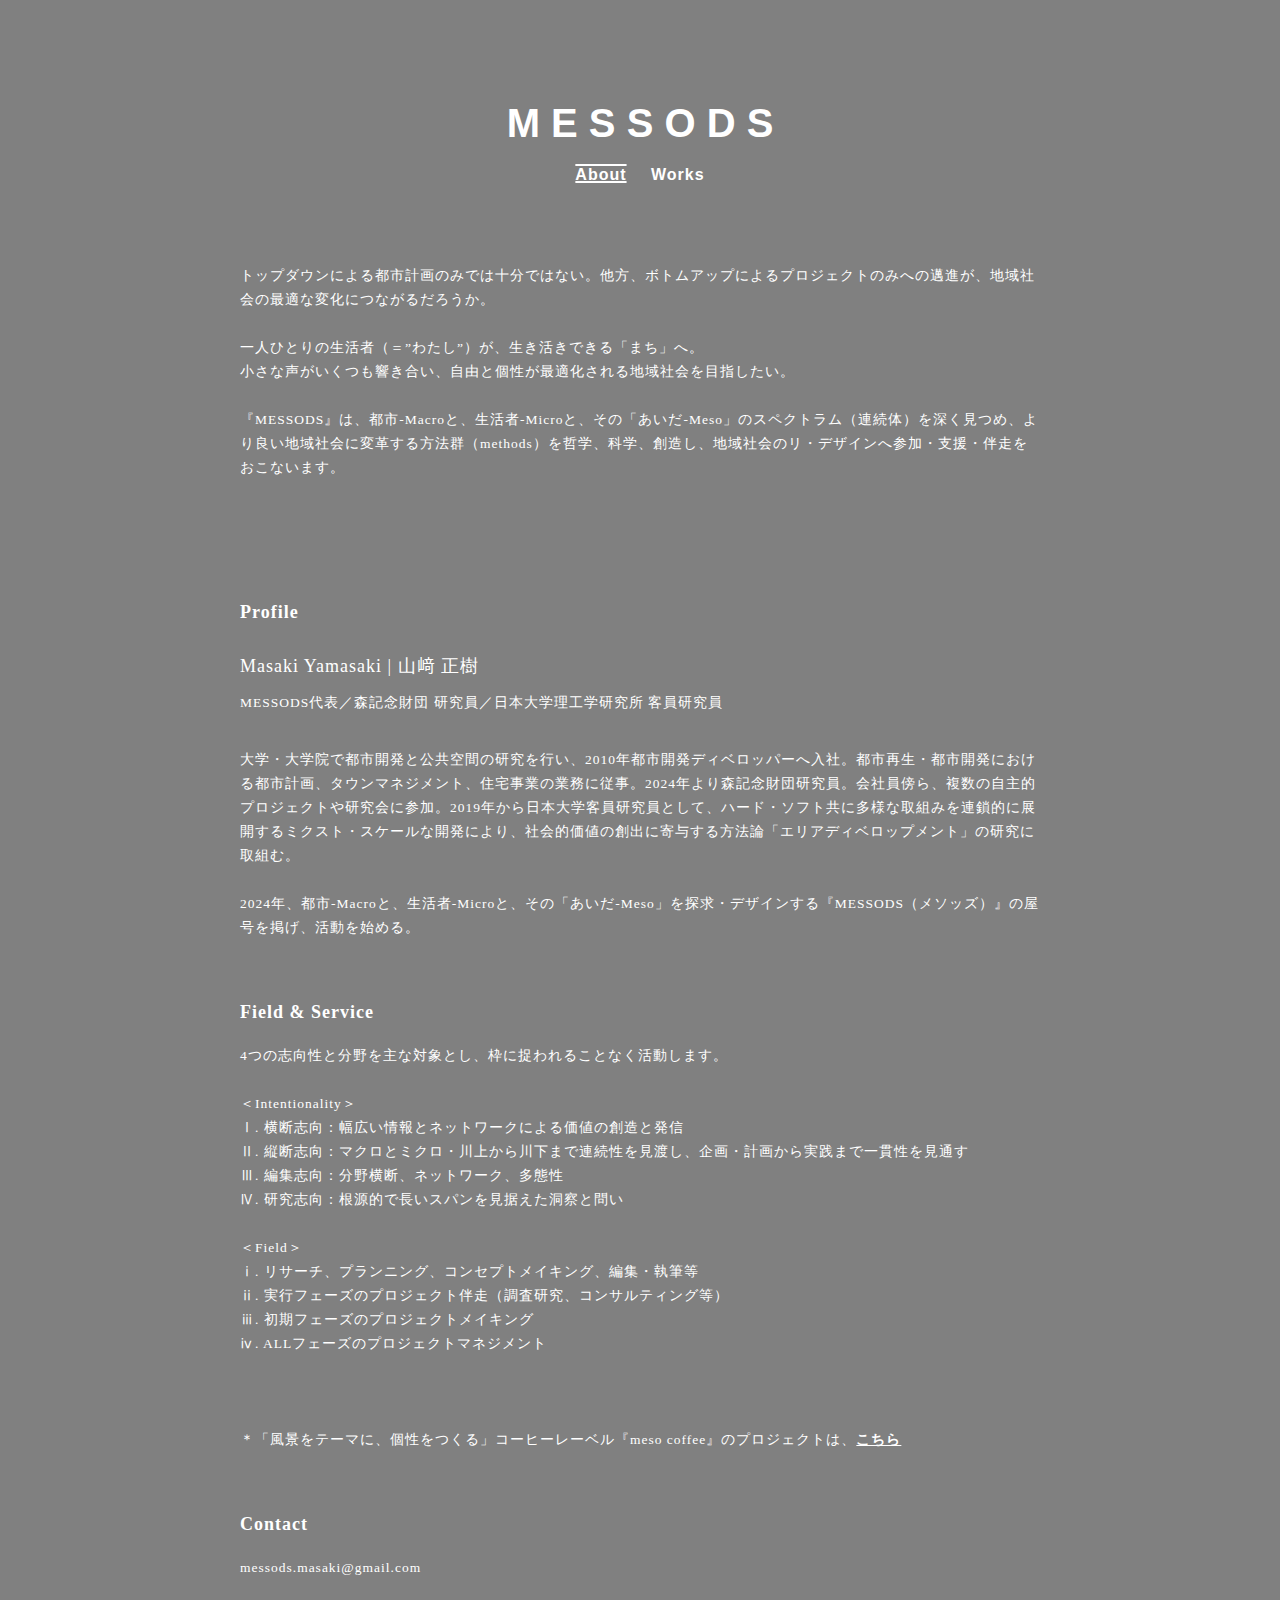
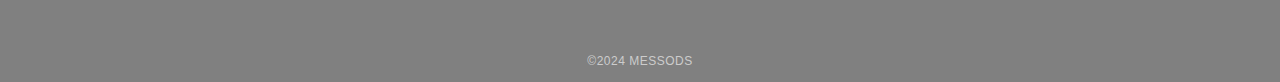
==== about.html @ d5599090 "108" ====
<!DOCTYPE html>
<html lang="ja">

<head>
  <meta charset="UTF-8">
  <title>About | MESSODS</title>
  <meta name="viewport" content="width=device-width, initial-scale=1.0, minimum-scale=1.0">
  <link rel="stylesheet" href="./css/normalize.css">
  <link rel="stylesheet" href="./css/style.css">
  <link rel="icon" href="images/favicon.ico">
</head>

<body>

<header class="header-index">
  <div class="header-title">
    <div class="title-box">
    <p class="site-title"><a href="/">M E S S O D S</a></p>
    </div>
  </div>

  <nav class="global-nav">
  <div class="global-nav-about">
  <ul>
    <li class="nav-item-about">About</li>
    <li class="nav-item"><a href="works.html" target="_self">Works</a></li>
  </ul>
  </nav>
  </div>
</header>


<section class="about">
  <div class="about-zone about-zone-top">
  <!-- <p class="heading-text">About</p> -->
  <p class="about-text">
トップダウンによる都市計画のみでは十分ではない。他方、ボトムアップによるプロジェクトのみへの邁進が、地域社会の最適な変化につながるだろうか。</br></br>
一人ひとりの生活者（＝”わたし”）が、生き活きできる「まち」へ。</br>
小さな声がいくつも響き合い、自由と個性が最適化される地域社会を目指したい。</br></br>
『MESSODS』は、都市-Macroと、生活者-Microと、その「あいだ-Meso」のスペクトラム（連続体）を深く見つめ、より良い地域社会に変革する方法群（methods）を哲学、科学、創造し、地域社会のリ・デザインへ参加・支援・伴走をおこないます。
  </p>
  </div>
</section>

<section class="about">
  <div class="about-zone">
  <p class="heading-text">Profile</p>
  <p class="profile-name">Masaki Yamasaki | 山﨑 正樹</p>
  <!-- <p class="profile-name-sub">Area Planner／Coffee Blender</p> -->
  <p class="profile-name-sub">MESSODS代表／森記念財団 研究員／日本大学理工学研究所 客員研究員</p>
  <p class="about-text">
大学・大学院で都市開発と公共空間の研究を行い、2010年都市開発ディベロッパーへ入社。都市再生・都市開発における都市計画、タウンマネジメント、住宅事業の業務に従事。2024年より森記念財団研究員。会社員傍ら、複数の自主的プロジェクトや研究会に参加。2019年から日本大学客員研究員として、ハード・ソフト共に多様な取組みを連鎖的に展開するミクスト・スケールな開発により、社会的価値の創出に寄与する方法論「エリアディベロップメント」の研究に取組む。</br></br>
2024年、都市-Macroと、生活者-Microと、その「あいだ-Meso」を探求・デザインする『MESSODS（メソッズ）』の屋号を掲げ、活動を始める。
  </p>
</section>

<section class="about">
  <div class="about-zone">
  <p class="heading-text">Field & Service</p>
  <p class="about-text">
  4つの志向性と分野を主な対象とし、枠に捉われることなく活動します。
  </br></br>
    ＜Intentionality＞</br>
    Ⅰ. 横断志向：幅広い情報とネットワークによる価値の創造と発信</br>
    Ⅱ. 縦断志向：マクロとミクロ・川上から川下まで連続性を見渡し、企画・計画から実践まで一貫性を見通す</br>
    Ⅲ. 編集志向：分野横断、ネットワーク、多態性</br>
    Ⅳ. 研究志向：根源的で長いスパンを見据えた洞察と問い</br></br>
    ＜Field＞</br>
    ⅰ. リサーチ、プランニング、コンセプトメイキング、編集・執筆等</br>
    ⅱ. 実行フェーズのプロジェクト伴走（調査研究、コンサルティング等）</br>
    ⅲ. 初期フェーズのプロジェクトメイキング</br>
    ⅳ. ALLフェーズのプロジェクトマネジメント</br></br></br></br>
    ＊「風景をテーマに、個性をつくる」コーヒーレーベル『meso coffee』のプロジェクトは、<a href="https://www.instagram.com/meso_coffee/" target="_blank" rel="noopener noreferrer"><span class="line">こちら</span></a>
  </p>
</section>

<section class="about">
  <div class="about-zone">
  <p class="heading-text">Contact</p>
  <p class="about-text">
    messods.masaki@gmail.com</p>
</section>


<footer class="footer">
    <p class="footer-text">©︎2024 MESSODS</p>
</footer>

</body>

</html>
---- css/style.css ----
@charset "UTF-8";

/* --------------------------------
 * base
 * -------------------------------- */
html {
/*  font-size: 62.5%;*/
/*  scroll-behavior: smooth;*/
}
body {
  background: #808080;
  color: #808080;
  text-align: center;
/*  font-size: 1.4rem;*/
  font-family: "Hiragino Sans","Hiragino Kaku Gothic ProN","Yu Gothic","Meiryo", sans-serif;
}
h1 {
/*  font-size: 2em;*/
  margin: 0.67em 0;
}
h2 {
/*  font-size: 1.4em;*/
  margin: 0;
}
h3 {
/*  font-size: 0.8em;*/
  margin: 0;
}
ul {
  list-style: none;
  margin: 0px;
  padding: 0px;
}
li {
  list-style-type: none;
  margin: 0px;
  padding: 0px;
}
a {
  font-weight:bold;
  text-decoration:none;
}
a:link {
  color:#FFFFFF;
}
a:visited {
  color:#FFFFFF;
}
a:hover {
  color:#FFFFFF;
}
a:active {
  color:#FFFFFF;
}

/* --------------------------------
 * parts
 * -------------------------------- */
.clearfix::after{
  content: "";
  display:  block;
  clear: both;
}
.line {
  text-decoration: underline;
}
.line:hover{
  color:#FFFFFF;
  opacity: 0.7;
}

/* --------------------------------
 * header
 * -------------------------------- */
.header-index {
  width: 580px;
  padding: 80px 0 0;
  margin:0 auto;
}
.header-title{
  margin: 0 auto;
}
.site-title {
  font-size: 40px;
  font-weight: bold;
  font-family: "Arial";
  color: #FFFFFF;
  text-decoration: none;
  margin: 20px 0;
}
.site-title a:hover {
  color:#FFFFFF;
  text-decoration:none;
}
.site-title-sub {
  margin: 0 0 100px;
  font-family: "HiraMinProN-W3","yumincho";
  font-size: 12px;
  color: #FFFFFF;
  text-align: center;
  letter-spacing: 1px;
  line-height: 24px;
}
.global-nav{
  text-align: center;
}
.global-nav .nav-item{
  font-size: 16px;
  display: inline-block;
  margin: 0 10px;
  letter-spacing: 1px;
}
.global-nav ul{
  margin: 0;
  padding: 0;
}
.nav-item:hover {
color:#FFFFFF;
opacity: 0.7;
}
.top-image{
  width: 580px;
  padding: 20px 0 0;
  margin:0 auto;
}

/* --------------------------------
 * about
 * --------------------------------*/
.heading-text{
  margin: 0;
  font-family: "HiraMinProN-W3","yumincho";
  font-size: 18px;
  font-weight: bold;
  color: #FFFFFF;
  letter-spacing: 1px;
  line-height: 24px;
  text-align: left;
}
.about-zone{
  width: 800px;
  padding: 0;
  margin: 40px auto;
}
.about-zone-top{
  margin-top: 60px;
  margin-bottom: 100px;
}
.about-text {
  margin: 0;
  padding: 20px 0 20px;
  font-family: "yumincho";
  font-size: 13.5px;
  color: #FFFFFF;
  letter-spacing: 1px;
  line-height: 24px;
  text-align: left;
}
.profile-name{
  margin: 30px auto 10px;
  padding: 0;
  font-family: "yumincho";
  font-size: 18px;
  color: #FFFFFF;
  letter-spacing: 1px;
  line-height: 24px;
  text-align: left;
}
.profile-name-sub{
  margin: 0 auto 10px;
  padding: 0;
  font-family: "yumincho";
  font-size: 13.5px;
  color: #FFFFFF;
  letter-spacing: 1px;
  line-height: 30px;
  text-align: left;
}
.global-nav .nav-item-about{
  font-size: 16px;
  font-weight: bold;
  color: #FFFFFF;
  display: inline-block;
  margin: 0 10px;
  letter-spacing: 1px;
  text-decoration: underline overline 2px;
}

/* --------------------------------
 * works
 * --------------------------------*/
.works-zone{
  width: 800px;
  padding: 0;
  margin: 50px auto;
}
.works-box {
  margin: 40px auto 0;
  padding: 0 30px 30px;
  background-color: #FFFFFF;
  overflow: hidden;
  height: 300px;
  position: relative;
}
.works-title{
  margin: 30px 0;
  font-size: 16px;
  font-weight: bold;
  font-family: "yumincho";
  letter-spacing: 1px;
  text-align: left;
}
.works-image{
  margin: 0 20px 0 0;
  width: 250px;
  height: 210px;
  object-fit: cover;
  display: block;
  float: left;
}
.works-text{
  font-family: "yumincho";
  font-size: 13px;
  letter-spacing: 1px;
  line-height: 20px;
  text-align: left;
}
.works-text-sub{
  font-family: "yumincho";
  font-size: 10px;
  letter-spacing: 1px;
  line-height: 20px;
  text-align: left;
  position: absolute;
  bottom: 30px;
  left: 300px;
}

/* --------------------------------
 * footer
 * --------------------------------*/
.footer{
  padding: 10px 0;
  clear:both;
}
.footer-text {
  margin: 0;
  font-family: "Arial";
  font-size: 12px;
  color: #cccccc;
  line-height: 22px;
  letter-spacing: 0.5px;
}

/* --------------------------------
 * smart phone
 * -------------------------------- */
@media (max-width: 768px) {

/*   --- header ---*/
  .header-index {
    width: 100%;
    padding: 40px 0 0;
  }
  .header-title{
    padding: 0 15px;
  }
  .site-title {
    font-size: 28px;
    margin:35px 0 8px;
  }
  .site-title-sub {
    margin: 0 0 80px;
    font-size: 10.5px;
  }
  .global-nav .nav-item{
    font-size: 14px;
  }
  .top-image-box{
    overflow: hidden;
  }
  .top-image{
    width: 155%;
  }

/*   --- about ---*/
  .about{
   padding: 0 30px;
  }
  .about-zone{
    width: 100%;
  }
  .global-nav-about{
    margin-top: 15px;
  }

/*   --- works ---*/
  .works-zone{
    width: 100%;
  }


  .works-wrapper,
  .work-box {
    display: block;
  }
  .work-image {
    display: none;
  }

/*   --- footer ---*/
  .footer{
    padding: 5px 0;
  }
  .footer-text {
    font-size: 10px;
  }

}
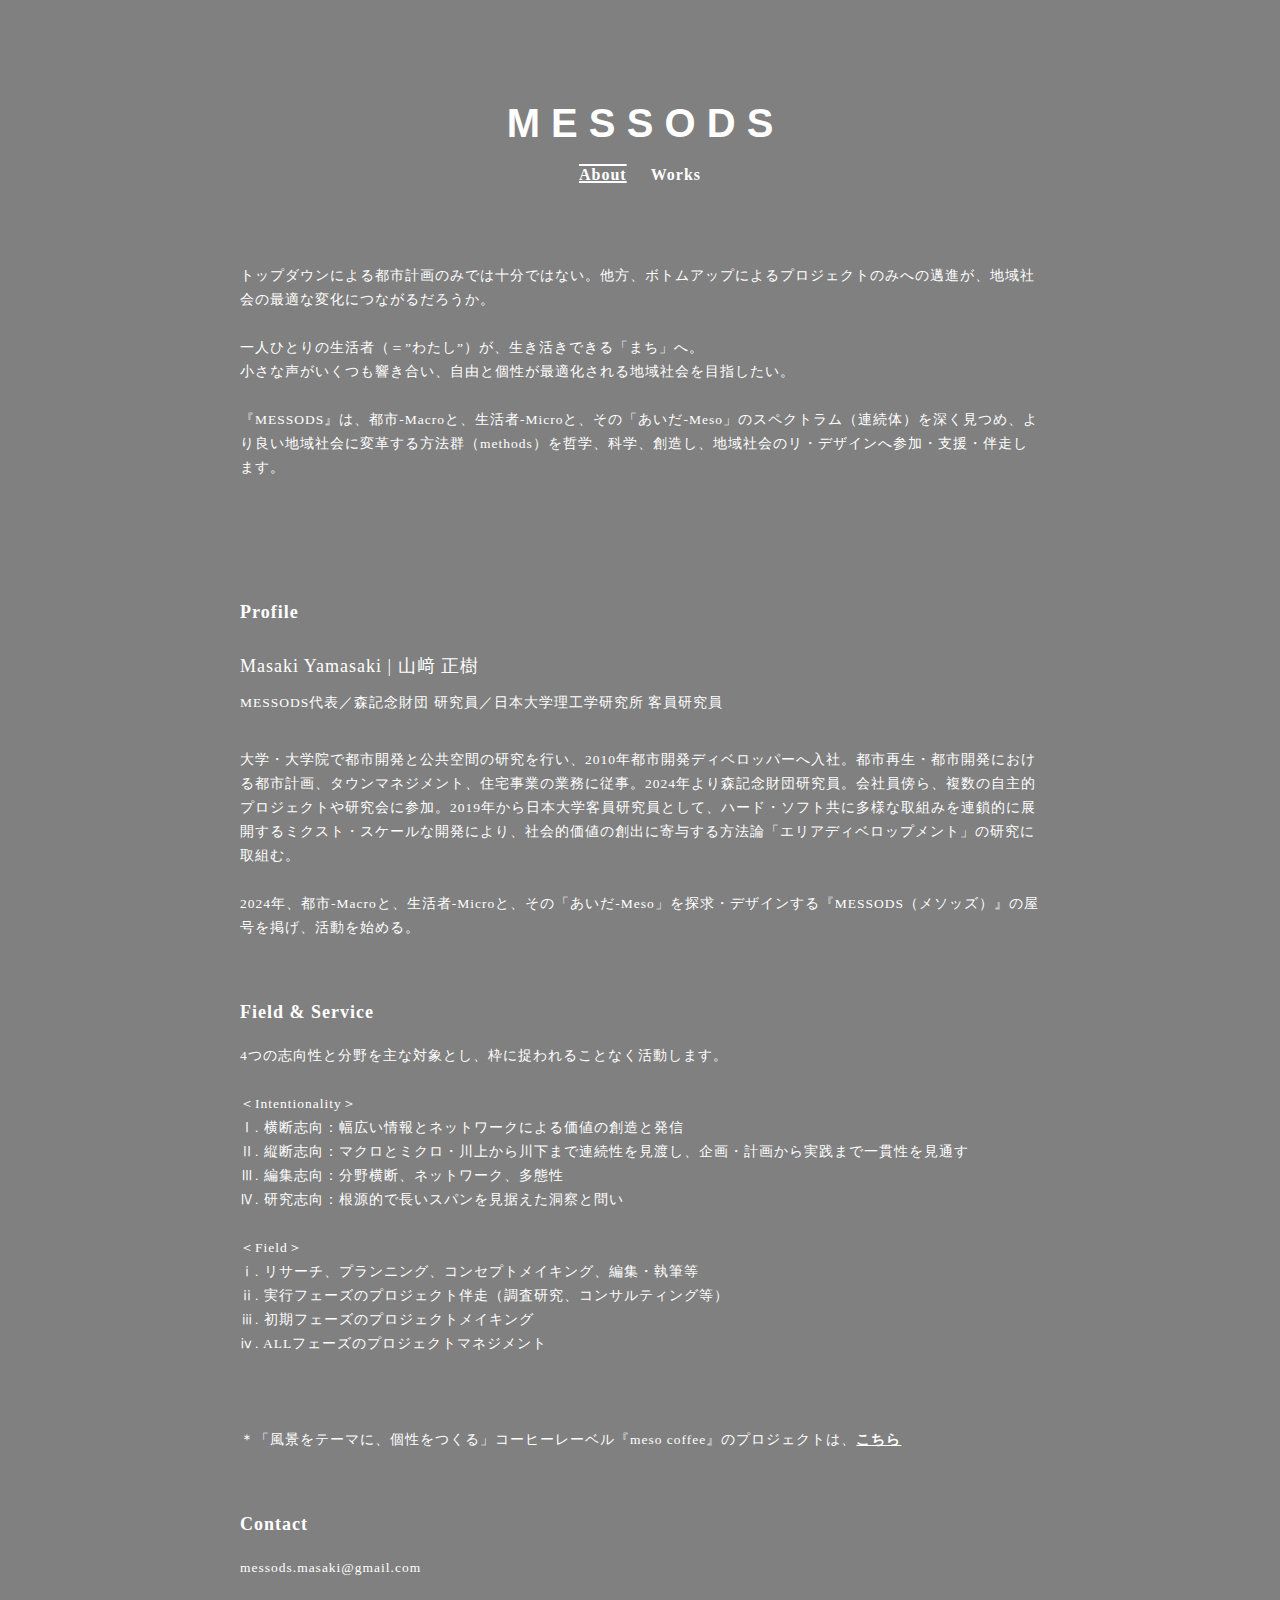
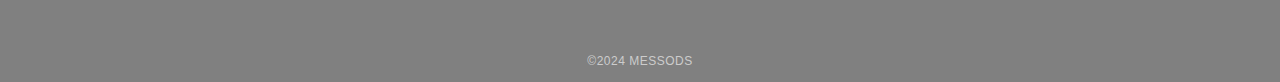
==== commit e6808db1: "108" ====
--- a/about.html
+++ b/about.html
@@ -32,12 +32,11 @@
 
 <section class="about">
   <div class="about-zone about-zone-top">
-  <!-- <p class="heading-text">About</p> -->
   <p class="about-text">
 トップダウンによる都市計画のみでは十分ではない。他方、ボトムアップによるプロジェクトのみへの邁進が、地域社会の最適な変化につながるだろうか。</br></br>
 一人ひとりの生活者（＝”わたし”）が、生き活きできる「まち」へ。</br>
 小さな声がいくつも響き合い、自由と個性が最適化される地域社会を目指したい。</br></br>
-『MESSODS』は、都市-Macroと、生活者-Microと、その「あいだ-Meso」のスペクトラム（連続体）を深く見つめ、より良い地域社会に変革する方法群（methods）を哲学、科学、創造し、地域社会のリ・デザインへ参加・支援・伴走をおこないます。
+『MESSODS』は、都市-Macroと、生活者-Microと、その「あいだ-Meso」のスペクトラム（連続体）を深く見つめ、より良い地域社会に変革する方法群（methods）を哲学、科学、創造し、地域社会のリ・デザインへ参加・支援・伴走します。
   </p>
   </div>
 </section>
--- a/css/style.css
+++ b/css/style.css
@@ -12,7 +12,8 @@
   color: #808080;
   text-align: center;
 /*  font-size: 1.4rem;*/
-  font-family: "Hiragino Sans","Hiragino Kaku Gothic ProN","Yu Gothic","Meiryo", sans-serif;
+  font-family: "yumincho","yu mincho","Hiragino Mincho ProN","MS PMincho",serif;
+/*  font-family: "Hiragino Sans","Hiragino Kaku Gothic ProN","Yu Gothic","Meiryo", sans-serif;*/
 }
 h1 {
 /*  font-size: 2em;*/
@@ -94,7 +95,6 @@
 }
 .site-title-sub {
   margin: 0 0 100px;
-  font-family: "HiraMinProN-W3","yumincho";
   font-size: 12px;
   color: #FFFFFF;
   text-align: center;
@@ -129,7 +129,6 @@
  * --------------------------------*/
 .heading-text{
   margin: 0;
-  font-family: "HiraMinProN-W3","yumincho";
   font-size: 18px;
   font-weight: bold;
   color: #FFFFFF;
@@ -149,7 +148,6 @@
 .about-text {
   margin: 0;
   padding: 20px 0 20px;
-  font-family: "yumincho";
   font-size: 13.5px;
   color: #FFFFFF;
   letter-spacing: 1px;
@@ -159,7 +157,6 @@
 .profile-name{
   margin: 30px auto 10px;
   padding: 0;
-  font-family: "yumincho";
   font-size: 18px;
   color: #FFFFFF;
   letter-spacing: 1px;
@@ -169,7 +166,6 @@
 .profile-name-sub{
   margin: 0 auto 10px;
   padding: 0;
-  font-family: "yumincho";
   font-size: 13.5px;
   color: #FFFFFF;
   letter-spacing: 1px;
@@ -183,7 +179,8 @@
   display: inline-block;
   margin: 0 10px;
   letter-spacing: 1px;
-  text-decoration: underline overline 2px;
+  text-decoration-line: underline overline;
+  text-decoration-thickness: 2px;
 }
 
 /* --------------------------------
@@ -206,7 +203,6 @@
   margin: 30px 0;
   font-size: 16px;
   font-weight: bold;
-  font-family: "yumincho";
   letter-spacing: 1px;
   text-align: left;
 }
@@ -219,14 +215,12 @@
   float: left;
 }
 .works-text{
-  font-family: "yumincho";
   font-size: 13px;
   letter-spacing: 1px;
   line-height: 20px;
   text-align: left;
 }
 .works-text-sub{
-  font-family: "yumincho";
   font-size: 10px;
   letter-spacing: 1px;
   line-height: 20px;
@@ -293,20 +287,40 @@
   .global-nav-about{
     margin-top: 15px;
   }
+  .global-nav .nav-item-about{
+    font-size: 14px;
+  }
 
 /*   --- works ---*/
   .works-zone{
     width: 100%;
   }
-
-
-  .works-wrapper,
-  .work-box {
-    display: block;
-  }
-  .work-image {
-    display: none;
-  }
+  .works-box {
+    padding: 0 30px 20px;
+    height: auto;
+  }
+  .works-title{
+    margin: 20px 0;
+    color: black;
+  }
+  .works-image-box{
+    overflow: hidden;
+  }
+  .works-image{
+    margin: 0 auto;
+    width: 400px;
+    float: none;
+  }
+  .works-text{
+    color: black;
+  }
+  .works-text-sub{
+    margin: 25px auto 0;
+    color: black;
+    letter-spacing: 0.5px;
+    position: static;
+  }
+
 
 /*   --- footer ---*/
   .footer{
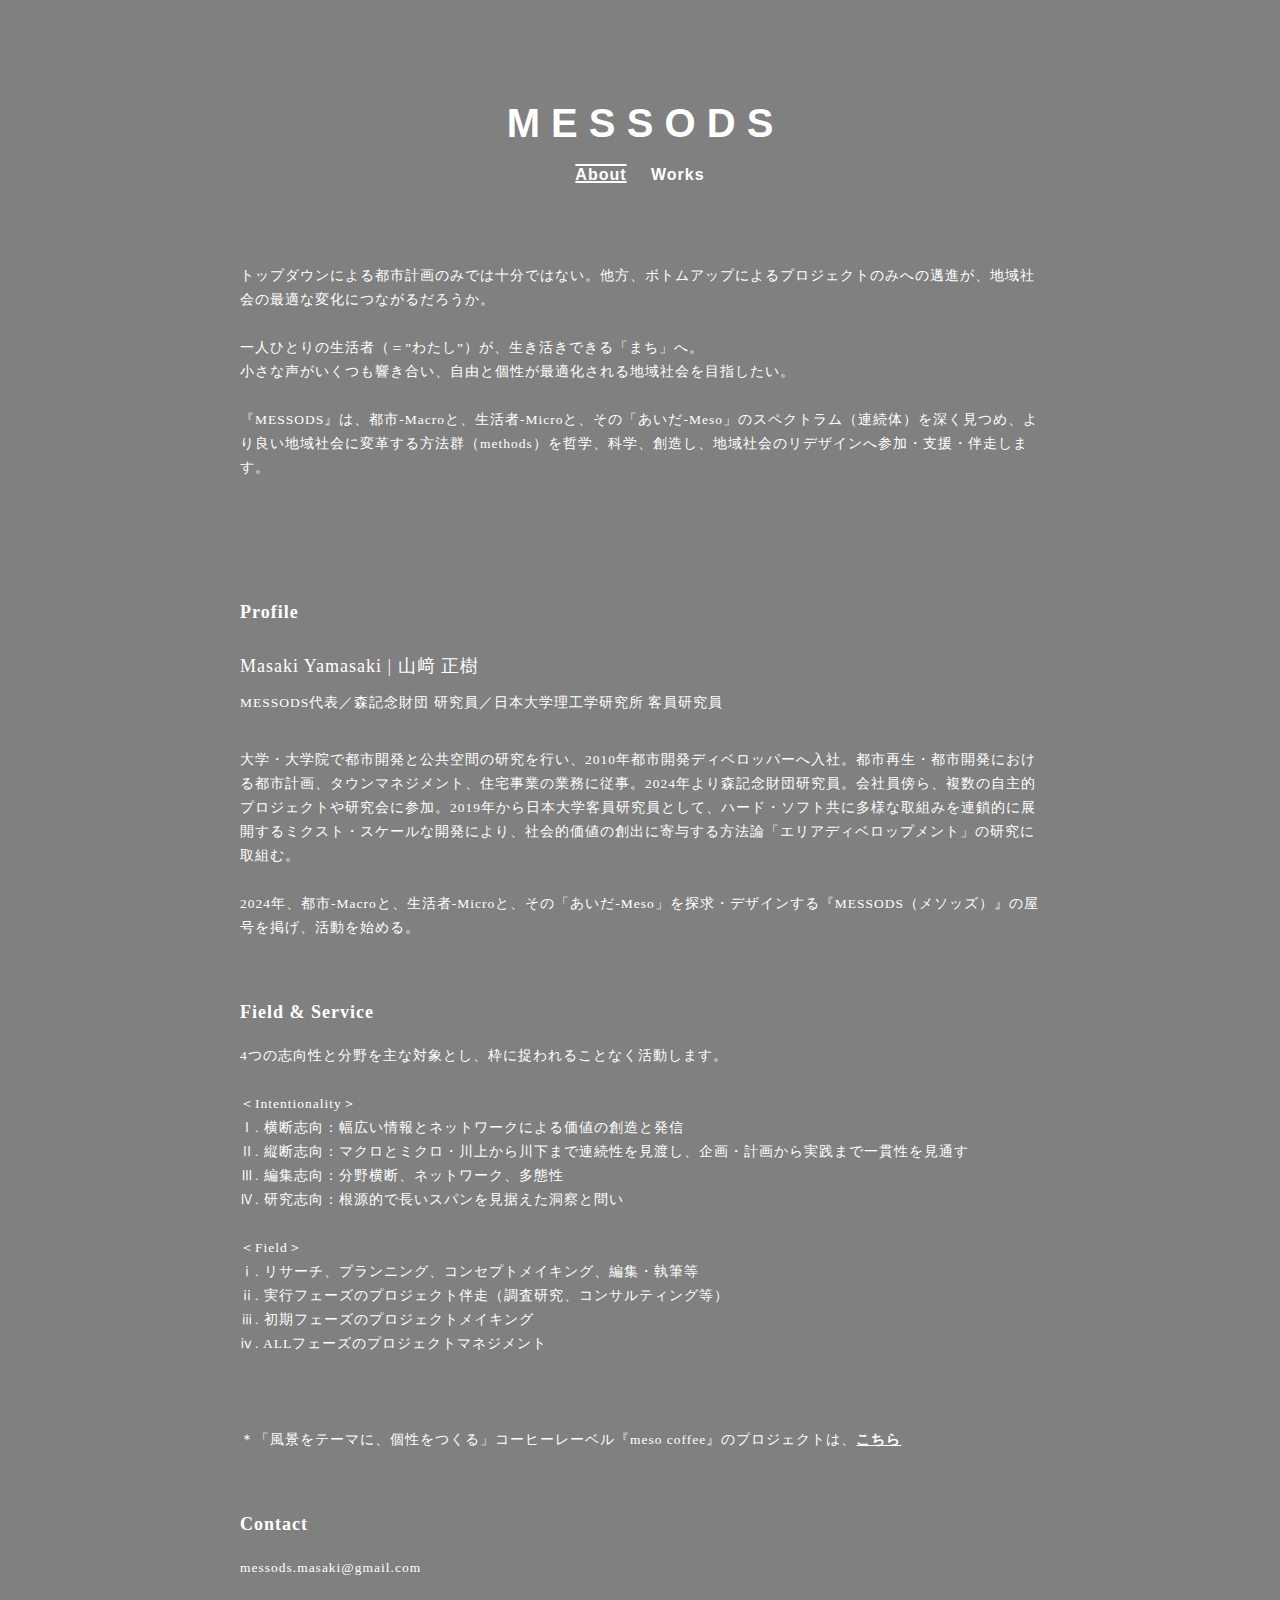
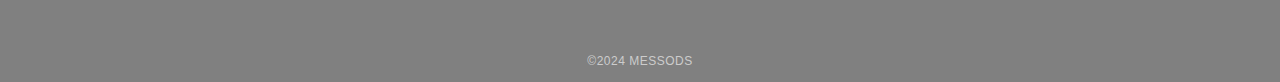
==== commit 8f7a6535: "108" ====
--- a/about.html
+++ b/about.html
@@ -36,7 +36,7 @@
 トップダウンによる都市計画のみでは十分ではない。他方、ボトムアップによるプロジェクトのみへの邁進が、地域社会の最適な変化につながるだろうか。</br></br>
 一人ひとりの生活者（＝”わたし”）が、生き活きできる「まち」へ。</br>
 小さな声がいくつも響き合い、自由と個性が最適化される地域社会を目指したい。</br></br>
-『MESSODS』は、都市-Macroと、生活者-Microと、その「あいだ-Meso」のスペクトラム（連続体）を深く見つめ、より良い地域社会に変革する方法群（methods）を哲学、科学、創造し、地域社会のリ・デザインへ参加・支援・伴走します。
+『MESSODS』は、都市-Macroと、生活者-Microと、その「あいだ-Meso」のスペクトラム（連続体）を深く見つめ、より良い地域社会に変革する方法群（methods）を哲学、科学、創造し、地域社会のリデザインへ参加・支援・伴走します。
   </p>
   </div>
 </section>
--- a/css/style.css
+++ b/css/style.css
@@ -10,8 +10,8 @@
 body {
   background: #808080;
   color: #808080;
+/*  font-size: 1.4rem;*/
   text-align: center;
-/*  font-size: 1.4rem;*/
   font-family: "yumincho","yu mincho","Hiragino Mincho ProN","MS PMincho",serif;
 /*  font-family: "Hiragino Sans","Hiragino Kaku Gothic ProN","Yu Gothic","Meiryo", sans-serif;*/
 }
@@ -102,6 +102,7 @@
   line-height: 24px;
 }
 .global-nav{
+  font-family: "Hiragino Sans","Hiragino Kaku Gothic ProN","Yu Gothic","Meiryo", sans-serif;
   text-align: center;
 }
 .global-nav .nav-item{
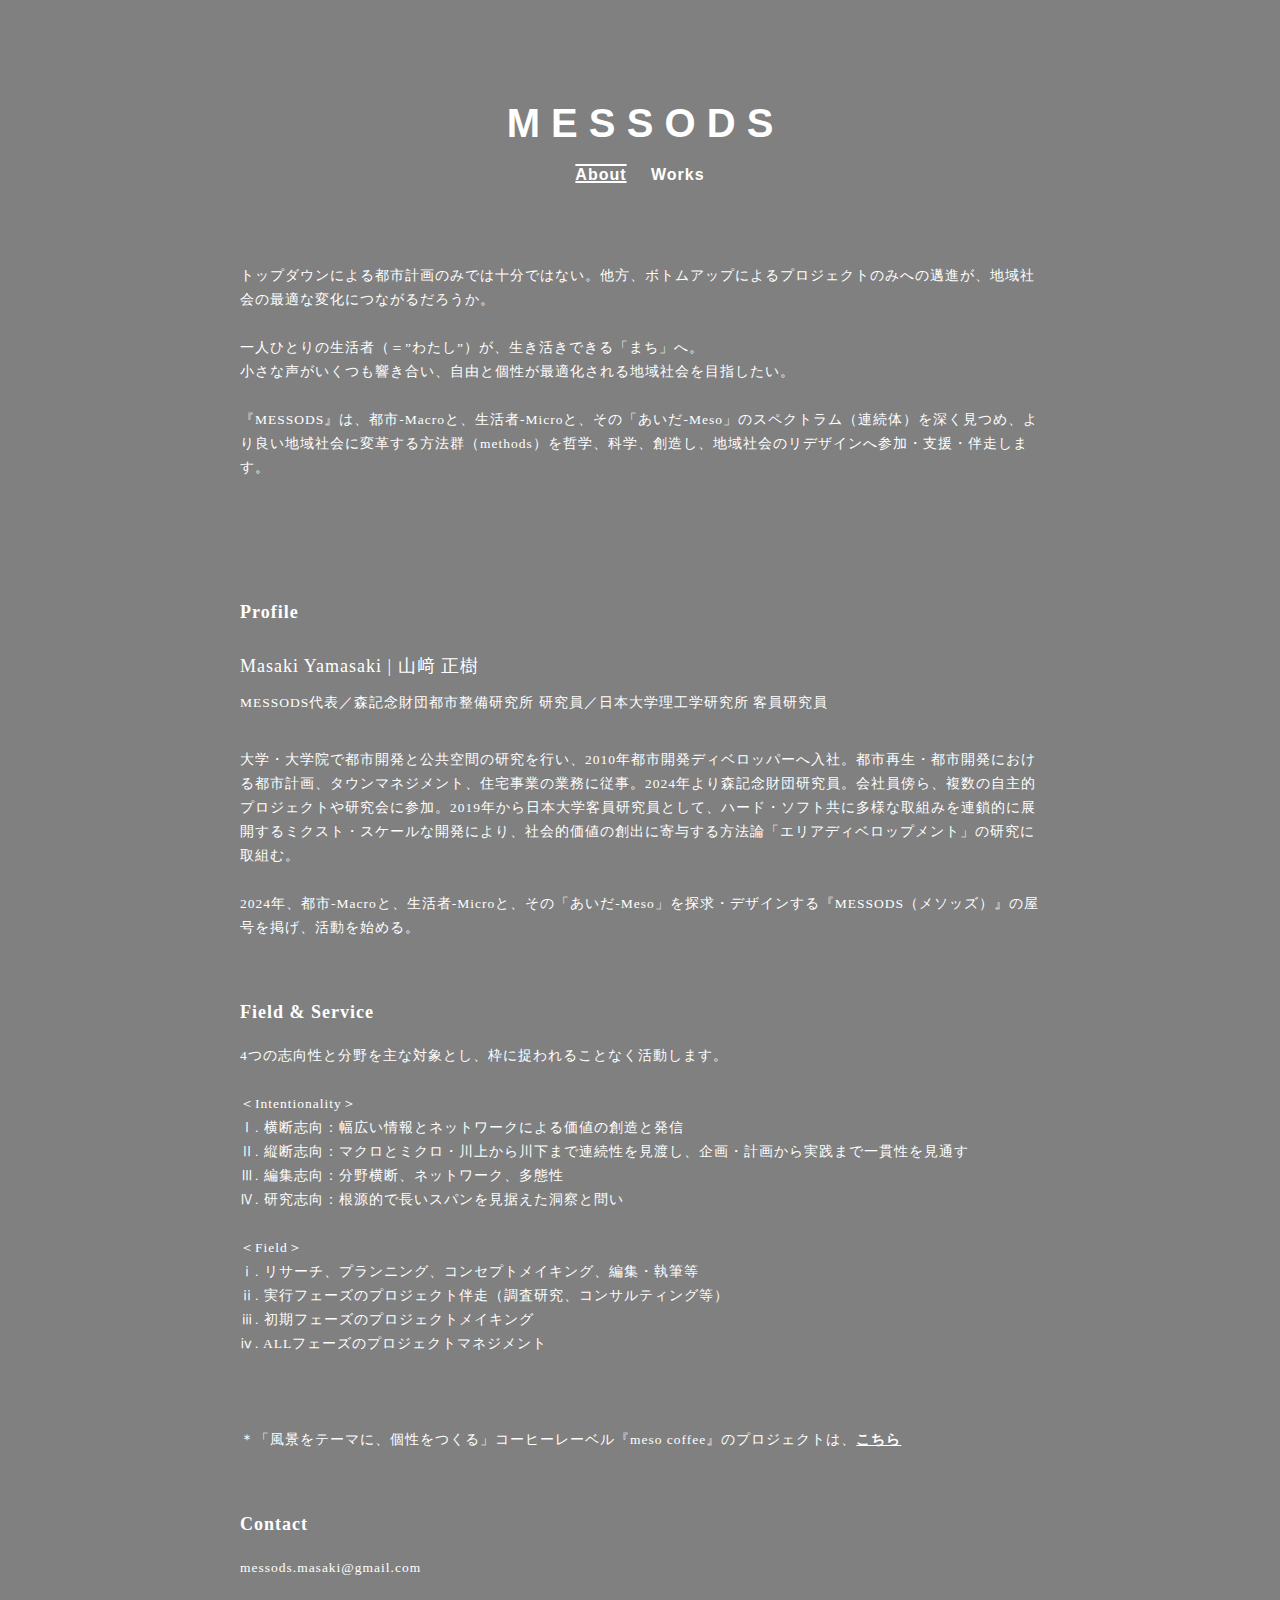
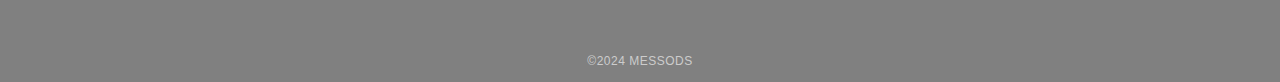
==== commit 0b46c505: "1" ====
--- a/about.html
+++ b/about.html
@@ -8,6 +8,20 @@
   <link rel="stylesheet" href="./css/normalize.css">
   <link rel="stylesheet" href="./css/style.css">
   <link rel="icon" href="images/favicon.ico">
+  <!-- Open Graph tags -->
+    <meta property="og:title" content="MESSODS" />
+    <meta property="og:type" content="website" />
+    <meta property="og:url" content="https://messods.jp" />
+    <meta property="og:image" content="https://messods.jp/images/top.jpg" />
+    <meta property="og:description" content="わたし”が生き活きできる「まち」へ
+     都市-Macroと、生活者-Microと、その「あいだ-Meso」を探求する" />
+    <meta property="og:site_name" content="“わたし”が生き活きできる「まち」へ" />
+  <!-- X Card tags -->
+    <meta name="twitter:card" content="summary_large_image" />
+    <meta name="twitter:site" content="@messodsmasaki" />
+    <meta name="twitter:title" content="MESSODS" />
+    <meta name="twitter:description" content="“わたし”が生き活きできる「まち」へ" />
+    <meta name="twitter:image" content="https://messods.jp/images/top.jpg" />
 </head>
 
 <body>
@@ -23,7 +37,7 @@
   <div class="global-nav-about">
   <ul>
     <li class="nav-item-about">About</li>
-    <li class="nav-item"><a href="works.html" target="_self">Works</a></li>
+    <li class="nav-item"><a href="works" target="_self">Works</a></li>
   </ul>
   </nav>
   </div>
@@ -46,7 +60,7 @@
   <p class="heading-text">Profile</p>
   <p class="profile-name">Masaki Yamasaki | 山﨑 正樹</p>
   <!-- <p class="profile-name-sub">Area Planner／Coffee Blender</p> -->
-  <p class="profile-name-sub">MESSODS代表／森記念財団 研究員／日本大学理工学研究所 客員研究員</p>
+  <p class="profile-name-sub">MESSODS代表／森記念財団都市整備研究所 研究員／日本大学理工学研究所 客員研究員</p>
   <p class="about-text">
 大学・大学院で都市開発と公共空間の研究を行い、2010年都市開発ディベロッパーへ入社。都市再生・都市開発における都市計画、タウンマネジメント、住宅事業の業務に従事。2024年より森記念財団研究員。会社員傍ら、複数の自主的プロジェクトや研究会に参加。2019年から日本大学客員研究員として、ハード・ソフト共に多様な取組みを連鎖的に展開するミクスト・スケールな開発により、社会的価値の創出に寄与する方法論「エリアディベロップメント」の研究に取組む。</br></br>
 2024年、都市-Macroと、生活者-Microと、その「あいだ-Meso」を探求・デザインする『MESSODS（メソッズ）』の屋号を掲げ、活動を始める。
--- a/css/style.css
+++ b/css/style.css
@@ -59,7 +59,7 @@
  * -------------------------------- */
 .clearfix::after{
   content: "";
-  display:  block;
+  display: block;
   clear: both;
 }
 .line {
@@ -322,7 +322,6 @@
     position: static;
   }
 
-
 /*   --- footer ---*/
   .footer{
     padding: 5px 0;
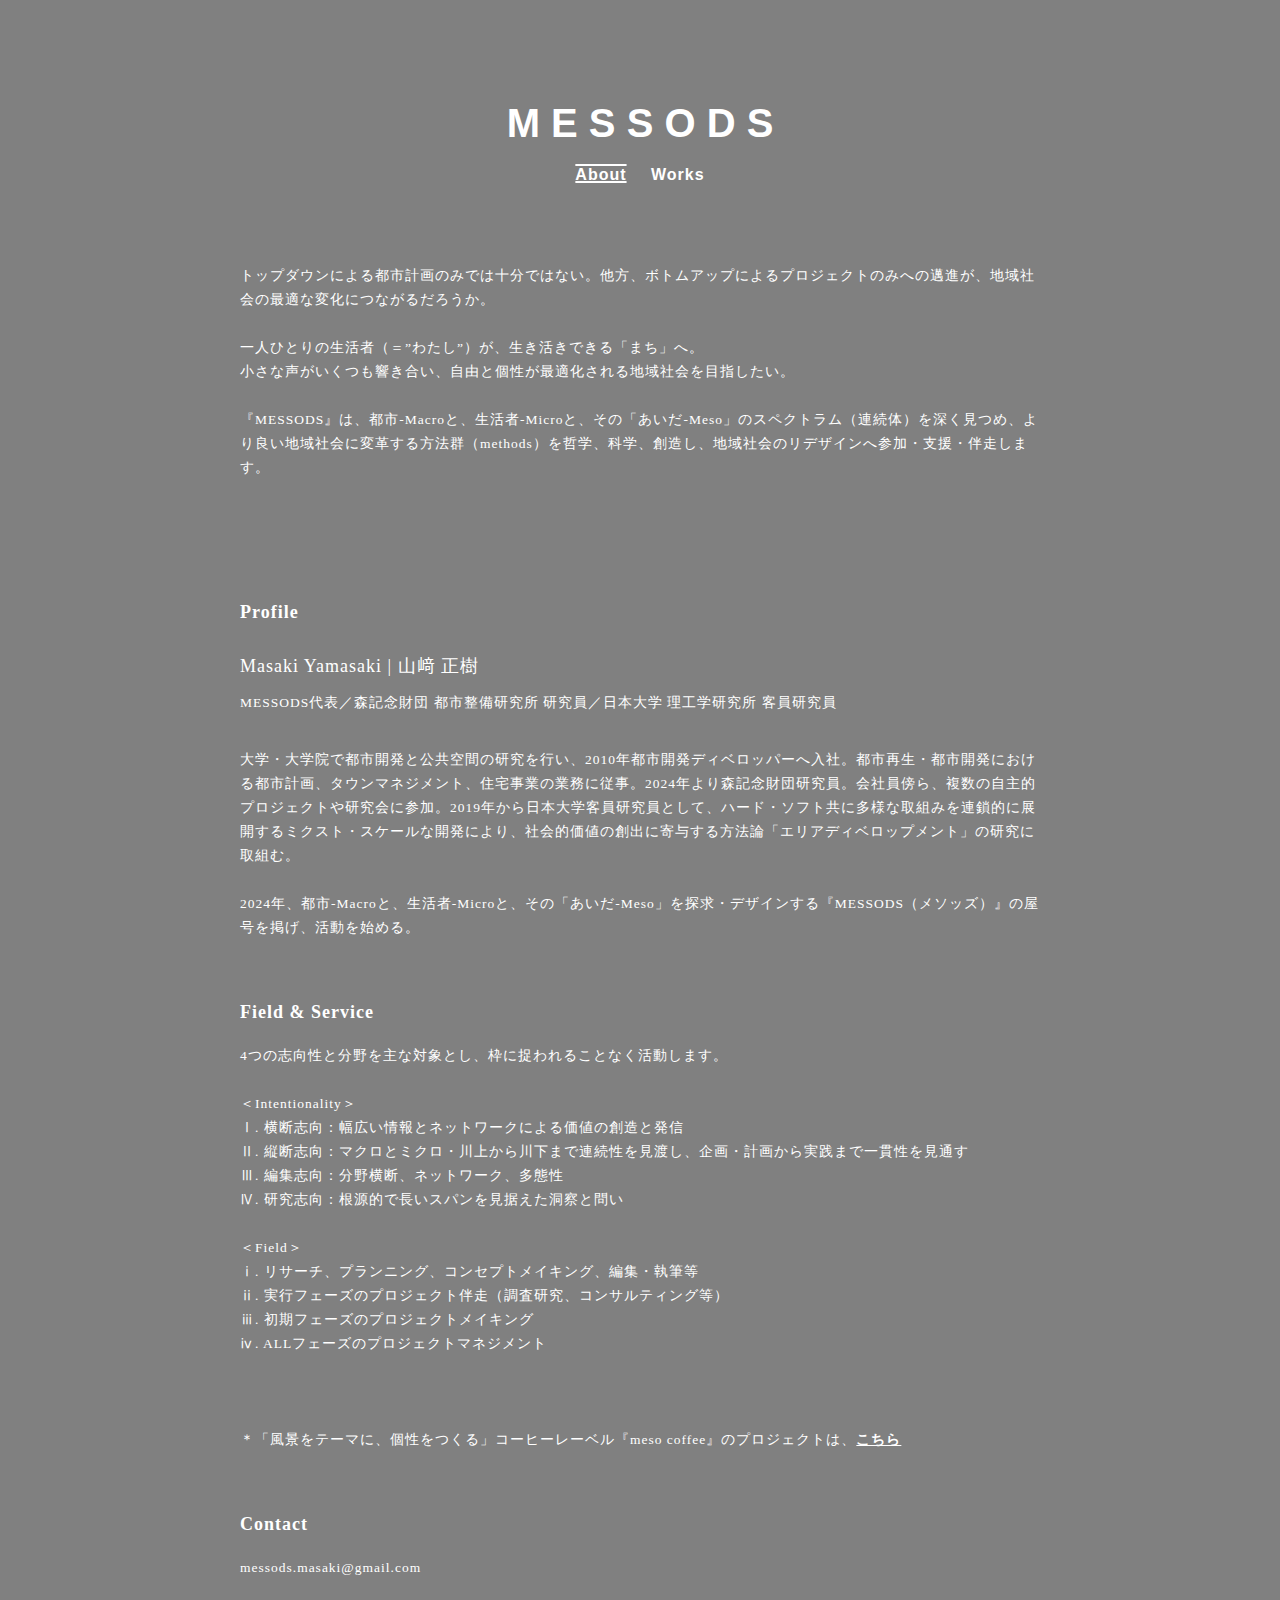
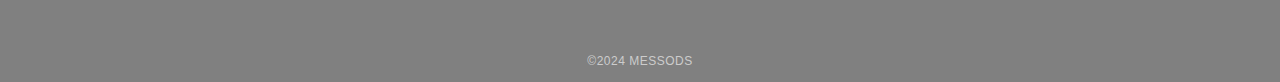
==== commit 05917c1c: "1" ====
--- a/about.html
+++ b/about.html
@@ -60,7 +60,7 @@
   <p class="heading-text">Profile</p>
   <p class="profile-name">Masaki Yamasaki | 山﨑 正樹</p>
   <!-- <p class="profile-name-sub">Area Planner／Coffee Blender</p> -->
-  <p class="profile-name-sub">MESSODS代表／森記念財団都市整備研究所 研究員／日本大学理工学研究所 客員研究員</p>
+  <p class="profile-name-sub">MESSODS代表／森記念財団 都市整備研究所 研究員／日本大学 理工学研究所 客員研究員</p>
   <p class="about-text">
 大学・大学院で都市開発と公共空間の研究を行い、2010年都市開発ディベロッパーへ入社。都市再生・都市開発における都市計画、タウンマネジメント、住宅事業の業務に従事。2024年より森記念財団研究員。会社員傍ら、複数の自主的プロジェクトや研究会に参加。2019年から日本大学客員研究員として、ハード・ソフト共に多様な取組みを連鎖的に展開するミクスト・スケールな開発により、社会的価値の創出に寄与する方法論「エリアディベロップメント」の研究に取組む。</br></br>
 2024年、都市-Macroと、生活者-Microと、その「あいだ-Meso」を探求・デザインする『MESSODS（メソッズ）』の屋号を掲げ、活動を始める。
